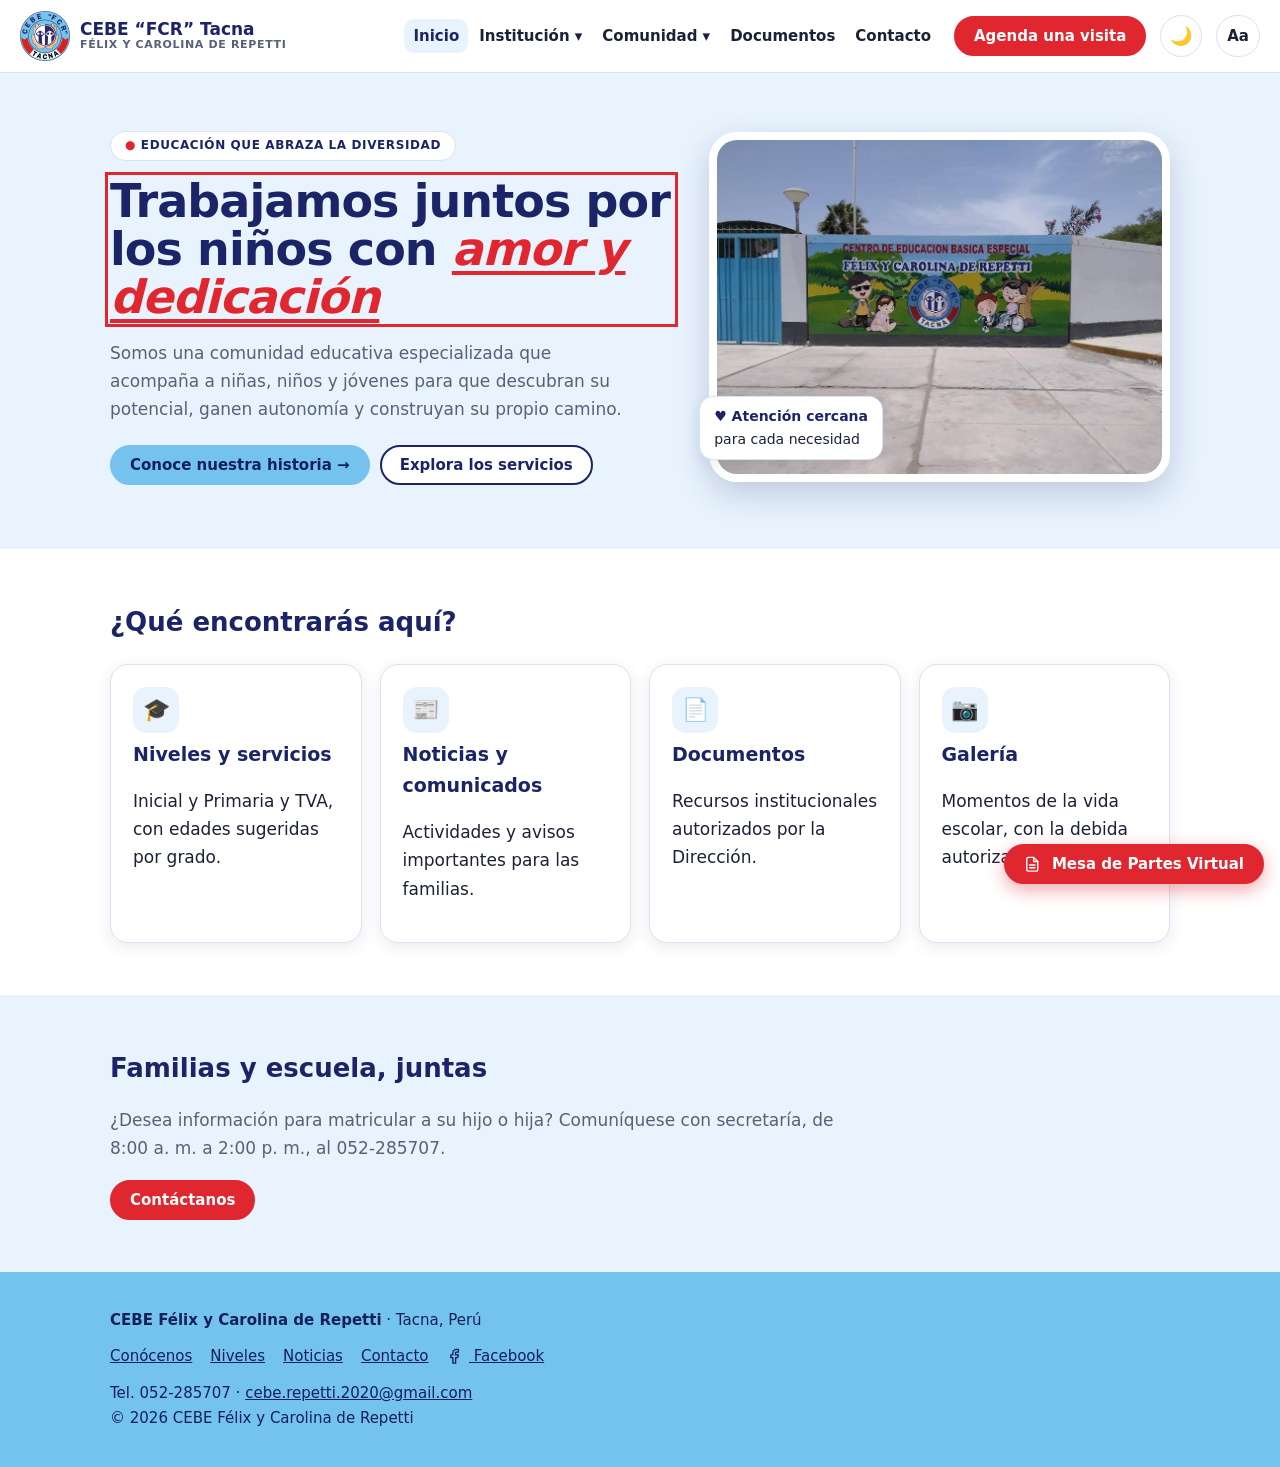
==== index.html @ 3066030b "Add files via upload" ====
<!DOCTYPE html>
<html lang="es"><head><meta charset="utf-8"><meta name="viewport" content="width=device-width, initial-scale=1, viewport-fit=cover"><title>CEBE Félix y Carolina de Repetti · Tacna</title>
<style>
:root{--brand:#74c3ee;--onbrand:#14205a;--navy:#1c2468;--red:#e0262f;--sky:#e8f3fd;--card:#fff;--text:#1b2236;--mut:#586178;--line:#d9e3f1;--r:18px;--sh:0 4px 16px rgba(28,36,104,.09);box-sizing:border-box;padding-top:env(safe-area-inset-top,0px);padding-bottom:env(safe-area-inset-bottom,0px)}
@media (prefers-color-scheme:dark){:root:not([data-theme="light"]){--navy:#a9b8ff;--red:#ff6b74;--sky:#121a2e;--card:#18223b;--text:#e8edf9;--mut:#a8b3cc;--line:#2b3858;--sh:none}}
:root[data-theme="dark"]{--navy:#a9b8ff;--red:#ff6b74;--sky:#121a2e;--card:#18223b;--text:#e8edf9;--mut:#a8b3cc;--line:#2b3858;--sh:none}
*{box-sizing:border-box}html{scroll-padding-top:90px}
body{margin:0;background:var(--card);color:var(--text);font:17px/1.65 system-ui,-apple-system,"Segoe UI",Roboto,sans-serif}
a{color:var(--navy)}:focus-visible{outline:3px solid var(--red);outline-offset:2px}
@media (prefers-reduced-motion:reduce){*{transition:none!important;scroll-behavior:auto!important}}
.w{max-width:1100px;margin:0 auto;padding:0 20px}
.top{background:var(--navy);color:#fff;text-align:center;font-size:13px;padding:6px 10px;font-weight:600}
:root:not([data-theme="light"]) .top{color:#0f1424}
header{position:sticky;top:0;z-index:30;background:var(--card);border-bottom:1px solid var(--line)}
.bar{display:flex;align-items:center;gap:14px;min-height:72px}
.brand{display:flex;align-items:center;gap:10px;text-decoration:none;color:var(--navy);font-weight:800;line-height:1.15;margin-right:auto}
.brand img{width:50px;height:50px;object-fit:contain}.brand small{display:block;font-size:11px;letter-spacing:.06em;color:var(--mut);font-weight:600}
nav>ul{display:flex;gap:2px;list-style:none;margin:0;padding:0;align-items:center}
nav a,nav button.dd{display:block;padding:8px 11px;border-radius:10px;text-decoration:none;color:var(--text);font-weight:600;font-size:15px;line-height:1.2;font-family:inherit;white-space:nowrap;background:none;border:0;cursor:pointer}
nav a:hover,nav button.dd:hover,nav a[aria-current=page]{background:var(--sky);color:var(--navy)}
li.has{position:relative}.sub{display:none;position:absolute;top:100%;left:0;min-width:210px;background:var(--card);border:1px solid var(--line);border-radius:14px;box-shadow:var(--sh);padding:6px;list-style:none;margin:0}
li.has.open .sub{display:block}
.cta{display:flex;gap:8px;align-items:center}.btn{display:inline-block;padding:9px 18px;border-radius:999px;text-decoration:none;font-weight:700;font-size:15px;line-height:1.2;font-family:inherit;white-space:nowrap;border:2px solid var(--navy);color:var(--navy);background:var(--card);cursor:pointer}
.btn.red{background:var(--red);border-color:var(--red);color:#fff}.btn.navy{background:var(--brand);border-color:var(--brand);color:var(--onbrand)}
#mb{display:none;border:1px solid var(--line);background:none;color:var(--text);border-radius:10px;padding:9px 13px;font:inherit;cursor:pointer}
@media(max-width:1240px){#mb{display:block}.cta{display:none}nav{display:none;position:absolute;left:0;right:0;top:100%;background:var(--card);border-bottom:1px solid var(--line);padding:8px 20px 16px;max-height:75vh;overflow:auto}nav.open{display:block}nav>ul{flex-direction:column;align-items:stretch}.sub{display:block;position:static;border:0;box-shadow:none;padding:0 0 0 14px}}
.view{display:none}.view.on{display:block}
.hero{background:var(--sky);padding:56px 0 64px}.hero .w{display:grid;grid-template-columns:1.1fr .9fr;gap:36px;align-items:center}
@media(max-width:800px){.hero .w{grid-template-columns:1fr}}
.pill{display:inline-block;background:var(--card);border:1px solid var(--line);border-radius:999px;padding:4px 14px;font-size:12px;font-weight:800;letter-spacing:.05em;color:var(--navy)}.pill::before{content:"● ";color:var(--red)}
h1{font-size:clamp(34px,6vw,58px);line-height:1.05;color:var(--navy);margin:16px 0;letter-spacing:-.02em}
h1 em{color:var(--red);text-decoration:underline;text-decoration-thickness:4px;text-underline-offset:6px}
.hero h1{font-size:clamp(30px,5vw,46px)}.hero p{color:var(--mut);max-width:48ch}.btns{display:flex;flex-wrap:wrap;gap:10px;margin-top:22px}
.ph{position:relative}.ph img{width:100%;border-radius:28px;border:8px solid var(--card);box-shadow:0 12px 32px rgba(28,36,104,.2);display:block}
.chip{position:absolute;left:-10px;bottom:22px;background:var(--card);border-radius:14px;box-shadow:var(--sh);padding:8px 14px;font-size:14px;border:1px solid var(--line)}.chip b{display:block;color:var(--navy)}
.pg{padding:48px 0 64px}.pg h1{font-size:clamp(30px,5vw,44px)}
h2{color:var(--navy);font-size:26px;margin:0 0 6px}.lead{color:var(--mut);max-width:70ch}
.bg{background:var(--sky)}.sec{padding:52px 0}
.grid{display:grid;grid-template-columns:repeat(auto-fit,minmax(250px,1fr));gap:18px;margin-top:20px}
.card{background:var(--card);border:1px solid var(--line);border-radius:var(--r);padding:22px;box-shadow:var(--sh)}.card h3{margin:6px 0;color:var(--navy);font-size:19px}
.pend{background:#fff4d6;color:#6b4b00;border:1px dashed #c9a13a;border-radius:6px;padding:1px 8px;font-size:14px}
.tag{display:inline-block;font-size:12px;font-weight:800;border-radius:999px;padding:2px 11px;background:var(--sky);color:var(--navy)}.tag.p{background:#fff4d6;color:#6b4b00}
.icon{width:46px;height:46px;border-radius:14px;background:var(--sky);display:grid;place-items:center;font-size:22px}
.tw{overflow-x:auto;border:1px solid var(--line);border-radius:var(--r);margin-top:18px}table{border-collapse:collapse;width:100%;min-width:560px;text-align:center}th{background:var(--brand);color:var(--onbrand)}th,td{border:1px solid var(--line);padding:10px 12px;font-size:15px}
.empty{border:2px dashed var(--line);border-radius:var(--r);padding:28px;text-align:center;color:var(--mut);margin-top:18px}
.av{border-left:6px solid var(--line)}.av.d{border-left-color:var(--red)}
.gp{aspect-ratio:4/3;border:2px dashed var(--line);border-radius:var(--r);display:grid;place-items:center;color:var(--mut);font-size:14px;text-align:center;padding:10px}
label{display:block;font-weight:700;margin:14px 0 4px}input,textarea{width:100%;padding:12px;border:1px solid var(--mut);border-radius:12px;font:inherit;background:var(--card);color:var(--text)}.er{color:var(--red);font-size:14px;min-height:18px;margin:2px 0 0}
details{border:1px solid var(--line);border-radius:12px;padding:2px 16px;margin-top:10px}summary{cursor:pointer;padding:12px 0;font-weight:700;color:var(--navy)}
.fab{position:fixed;right:16px;bottom:calc(16px + env(safe-area-inset-bottom,0px));z-index:40;box-shadow:0 6px 18px rgba(224,38,47,.4)}
footer{background:var(--brand);color:var(--onbrand);padding:36px 0;font-size:15px}footer a{color:inherit}footer ul{display:flex;flex-wrap:wrap;gap:6px 18px;list-style:none;padding:0;margin:12px 0}
#nosotros .grid{grid-template-columns:repeat(2,1fr)}@media(max-width:900px){#nosotros .grid{grid-template-columns:repeat(auto-fit,minmax(250px,1fr))}}
.nc{padding:0;background:none;margin-top:30px}.nc h2{font-size:21px}.ng{display:grid;grid-template-columns:repeat(auto-fill,minmax(260px,1fr));gap:14px;margin-top:14px}.ng img{width:100%;height:auto;aspect-ratio:16/9;object-fit:contain;background:var(--card);border-radius:12px;border:1px solid var(--line);cursor:zoom-in;display:block}.ng figcaption{font-size:14px;color:var(--mut);margin-top:6px}#lb{border:0;padding:8px;max-width:94vw;background:var(--card);border-radius:14px}#lb img{max-width:100%;max-height:78vh;display:block;margin:0 auto 8px}
#th{border:1px solid var(--line);background:var(--card);color:var(--text);border-radius:999px;width:42px;height:42px;font-size:18px;line-height:1;cursor:pointer;flex:none}#th:hover{background:var(--sky)}
#ab{border:1px solid var(--line);background:var(--card);color:var(--text);border-radius:999px;height:42px;min-width:42px;padding:0 10px;font-weight:800;font-size:15px;line-height:1;font-family:inherit;cursor:pointer;flex:none}#ab:hover{background:var(--sky)}
#ap{position:absolute;right:20px;top:100%;margin-top:6px;width:min(300px,calc(100vw - 40px));background:var(--card);border:1px solid var(--line);border-radius:16px;box-shadow:0 8px 24px rgba(0,0,0,.2);padding:16px;z-index:60}#ap[hidden]{display:none}.apt{margin:0 0 8px;font-weight:800;color:var(--navy)}.apl{margin:8px 0 4px;font-size:15px}.apr{display:flex;gap:8px;flex-wrap:wrap}
:root[data-hc="1"]{--text:#000;--mut:#000;--line:#000;--navy:#00008b;--red:#a30010;--sky:#fff;--card:#fff;--brand:#00008b;--onbrand:#fff;--sh:none}[data-hc="1"] a{text-decoration:underline}[data-hc="1"] .card,[data-hc="1"] details,[data-hc="1"] .tw{border:2px solid #000}[data-hc="1"] .hero,[data-hc="1"] .bg,[data-hc="1"] .alt{background:#fff}[data-hc="1"] :focus-visible{outline:4px solid #a30010}
header .w{max-width:1320px}.brand{flex:none}.brand span{white-space:nowrap}header nav a,header nav button.dd{padding:8px 9px}
body{overflow-x:clip}@media(max-width:560px){.brand span{display:none}.bar{gap:10px}}
.i{width:1.1em;height:1.1em;vertical-align:-.2em;stroke:currentColor;fill:none;stroke-width:2;stroke-linecap:round;stroke-linejoin:round;margin-right:6px;flex:none}.ci{list-style:none;padding:0;margin:10px 0}.ci li{margin:10px 0}#dirbox tbody tr:nth-child(even){background:var(--sky)}#dirbox tbody tr:hover{background:var(--sky);box-shadow:inset 3px 0 0 var(--red)}
.skip{position:absolute;left:-999px}.skip:focus{left:8px;top:8px;background:#fff;color:#000;padding:8px;z-index:99}
</style></head><body>
<a class="skip" href="#main">Saltar al contenido</a>
<header><div class="w bar">
<a class="brand" href="#inicio"><img src="[data-uri]" alt="Logotipo del CEBE FCR Tacna" width="50" height="50"><span>CEBE “FCR” Tacna<small>FÉLIX Y CAROLINA DE REPETTI</small></span></a>
<button id="mb" aria-expanded="false" aria-controls="nav">Menú</button>
<nav id="nav" aria-label="Principal"><ul>
<li><a href="#inicio">Inicio</a></li>
<li class="has"><button class="dd" aria-haspopup="true">Institución ▾</button><ul class="sub"><li><a href="#nosotros">Conócenos</a></li><li><a href="#direccion">Dirección</a></li><li><a href="#directorio">Directorio y organigrama</a></li><li><a href="#equipo">Equipo interdisciplinario</a></li><li><a href="#funciones">Personal y funciones</a></li><li><a href="#convivencia">Normas de convivencia</a></li><li><a href="#niveles">Niveles y servicios</a></li></ul></li>
<li class="has"><button class="dd" aria-haspopup="true">Comunidad ▾</button><ul class="sub"><li><a href="#noticias">Noticias</a></li><li><a href="#avisos">Comunicados</a></li><li><a href="#galeria">Galería</a></li><li><a href="#mural">Periódico mural</a></li><li><a href="#preguntas">Preguntas frecuentes</a></li></ul></li>
<li><a href="#documentos">Documentos</a></li><li><a href="#contacto">Contacto</a></li>
</ul></nav>
<div class="cta"><a class="btn red" href="#contacto">Agenda una visita</a></div><button id="th" type="button" aria-label="Cambiar a modo oscuro" title="Modo claro u oscuro">🌙</button><button id="ab" type="button" aria-expanded="false" aria-controls="ap" aria-label="Opciones de accesibilidad" title="Accesibilidad">Aa</button>
</div><div id="ap" hidden role="group" aria-label="Opciones de accesibilidad"><p class="apt">Accesibilidad</p><p class="apl">Tamaño del texto: <strong id="zs">Normal</strong></p><div class="apr"><button type="button" class="btn" id="zm" aria-label="Reducir texto">A−</button><button type="button" class="btn" id="zp" aria-label="Aumentar texto">A+</button></div><p class="apl">Alto contraste: <strong id="hcs">Desactivado</strong></p><div class="apr"><button type="button" class="btn" id="hc" aria-pressed="false">Alto contraste</button></div><div class="apr" style="margin-top:10px"><button type="button" class="btn" id="rs">Restablecer</button></div></div></header>
<a class="btn red fab" href="#mesa"><svg class="i" viewBox="0 0 24 24" aria-hidden="true" focusable="false"><path d="M14 2H6a2 2 0 0 0-2 2v16a2 2 0 0 0 2 2h12a2 2 0 0 0 2-2V8z"/><polyline points="14 2 14 8 20 8"/><line x1="16" y1="13" x2="8" y2="13"/><line x1="16" y1="17" x2="8" y2="17"/></svg> Mesa de Partes Virtual</a>
<main id="main">

<div class="view" id="inicio"><div class="hero"><div class="w"><div>
<span class="pill">EDUCACIÓN QUE ABRAZA LA DIVERSIDAD</span>
<h1 tabindex="-1">Trabajamos juntos por los niños con <em>amor y dedicación</em></h1>
<p>Somos una comunidad educativa especializada que acompaña a niñas, niños y jóvenes para que descubran su potencial, ganen autonomía y construyan su propio camino.</p>
<div class="btns"><a class="btn navy" href="#nosotros">Conoce nuestra historia →</a><a class="btn" href="#niveles">Explora los servicios</a></div></div>
<div class="ph"><img src="[data-uri]" alt="Mural de la entrada del CEBE con niños y niñas ilustrados y el logotipo institucional"><div class="chip"><b>♥ Atención cercana</b>para cada necesidad</div></div></div></div>
<div class="sec"><div class="w"><h2>¿Qué encontrarás aquí?</h2><div class="grid">
<a class="card" style="text-decoration:none;color:inherit" href="#niveles"><div class="icon">🎓</div><h3>Niveles y servicios</h3><p>Inicial y Primaria y TVA, con edades sugeridas por grado.</p></a>
<a class="card" style="text-decoration:none;color:inherit" href="#noticias"><div class="icon">📰</div><h3>Noticias y comunicados</h3><p>Actividades y avisos importantes para las familias.</p></a>
<a class="card" style="text-decoration:none;color:inherit" href="#documentos"><div class="icon">📄</div><h3>Documentos</h3><p>Recursos institucionales autorizados por la Dirección.</p></a>
<a class="card" style="text-decoration:none;color:inherit" href="#galeria"><div class="icon">📷</div><h3>Galería</h3><p>Momentos de la vida escolar, con la debida autorización.</p></a></div></div></div>
<div class="sec bg"><div class="w"><h2>Familias y escuela, juntas</h2><p class="lead">¿Desea información para matricular a su hijo o hija? Comuníquese con secretaría, de 8:00 a. m. a 2:00 p. m., al 052-285707.</p><a class="btn red" href="#contacto">Contáctanos</a></div></div></div>

<div class="view" id="nosotros"><div class="w pg"><h1 tabindex="-1">Conócenos</h1><p class="lead"></p>
<div class="grid"><div class="card"><h3>Presentación</h3><p>El CEBE ofrece servicios de la modalidad de Educación Básica Especial a estudiantes que requieren apoyos educativos especializados. Su labor comprende el desarrollo de capacidades, la atención de las necesidades individuales de aprendizaje y el acompañamiento educativo, en coordinación con las familias y los profesionales de la institución.</p></div>
<div class="card"><h3>Reseña histórica</h3><p>Fue creado mediante la Resolución Suprema N° 1404, emitida el 25 de noviembre de 1966, con el objetivo de brindar asistencia educativa especializada a niñas, niños y jóvenes con discapacidad severa, multidiscapacidad o condiciones como retardo mental y problemas de psicomotricidad.</p></div>
<div class="card"><h3>Misión</h3><p>“Lograr que todas y todos los estudiantes con discapacidad severa y multidiscapacidad en los niveles de Inicial y primaria del CEBE “Félix y Carolina de Repetti”, así como estudiantes incluidos en todos los niveles y modalidades del Sistema educativo, culminen la escolaridad y el desarrollo de sus habilidades funcionales, comunicativas, sociales y habilidades básicas para su desarrollo integral en espacios seguros, acogedores de sana convivencia y libres de violencia, para su inclusión familiar, social, laboral y escolar”</p></div><div class="card"><h3>Visión</h3><p>“Al 2027 nuestra Institución “Félix y Carolina de Repetti” será reconocida como el Centro que contribuye a que todos nuestros estudiantes con discapacidad severa y multidiscapacidad, desarrollen sus habilidades desde la primera infancia y logren su inclusión familiar, social, laboral y escolar dentro de una familia comprometida que practiquen valores y respeten sus derechos y contribuyan al desarrollo de Tacna en concordancia con el perfil de egreso del CNEB”</p></div>
<div class="card"><h3>Datos generales</h3><p>Modalidad: Educación Básica Especial<br>Aniversario institucional: 25 de noviembre<br>Código de local escolar: 488388<br>Código modular, nivel Inicial: 1738467<br>Código modular, nivel Primaria: 0309161<br>Código modular, PRITE: 1801489<br>Ubicación: departamento y provincia de Tacna, distrito de Pocollay.<br>Sede: Av. Industrial S/N y calle Carolina Repetti S/N.</p></div></div></div></div>

<div class="view" id="direccion"><div class="w pg"><h1 tabindex="-1">Dirección</h1>
<div class="card" style="display:grid;grid-template-columns:150px 1fr;gap:22px;align-items:start;margin-top:20px"><div class="gp" style="aspect-ratio:1">Foto autorizada</div><div><h3>Mg. Patricia Roxana Bravo Cornejo</h3><p>Directora</p><p>Correo institucional: <a href="mailto:cebe.repetti.2020@gmail.com">cebe.repetti.2020@gmail.com</a></p></div></div>
<h2 style="margin-top:34px">Equipo y servicios de apoyo</h2><div class="grid"><div class="card"><h3>Equipo SAANEE</h3><p>7 docentes. Coordinadora: Wilma Esther Maquera Tapia.</p></div><div class="card"><h3>Psicología</h3><p>2 profesionales.</p></div><div class="card"><h3>Trabajo social</h3><p>1 profesional.</p></div><div class="card"><h3>Terapia física</h3><p>1 profesional.</p></div></div><p class="lead" style="margin-top:16px">Consulta los nombres en el <a href="#directorio">directorio</a> y conoce el <a href="#equipo">equipo interdisciplinario</a>.</p></div></div>

<div class="view" id="directorio"><div class="w pg"><h1 tabindex="-1">Directorio y organigrama</h1><p class="lead">Personal del CEBE.</p>
<h2>Organigrama</h2><div class="grid"><div class="card"><h3>Dirección</h3><p>Directora: Mg. Patricia Roxana Bravo Cornejo</p></div><div class="card"><h3>Órganos y equipos</h3><p>CONEI, Comité Pedagógico, Equipo SAANEE, APAFA y tres comités de gestión: condiciones operativas, pedagógica y del bienestar.</p></div><div class="card"><h3>Organización</h3><p>Docentes de aula: 19<br>Inicial: 3 secciones<br>Primaria: 15 secciones<br>Auxiliares de educación: 9<br>Personal administrativo: 10<br>Estudiantes: 136</p></div></div>
<div id="dirbox"></div></div></div>

<div class="view" id="convivencia"><div class="w pg"><h1 tabindex="-1">Normas de convivencia</h1><p class="lead">Las ocho normas que practicamos en el CEBE, con ilustraciones de cada una. Toca una imagen para verla más grande.</p>
<section class="nc"><h2>1. Asistimos con puntualidad y respetamos los horarios.</h2><div class="ng">
<figure style="margin:0"><img data-zoom tabindex="0" role="button" loading="lazy" src="[data-uri]" alt="Nos preparamos a tiempo. Dos escenas: un despertador junto a la cama con la mochila lista, y una familia lista para salir"><figcaption>Nos preparamos a tiempo</figcaption></figure>
<figure style="margin:0"><img data-zoom tabindex="0" role="button" loading="lazy" src="[data-uri]" alt="Caminamos con papá y mamá. Una mamá, un papá y dos niños con uniforme caminan de la mano por la vereda"><figcaption>Caminamos con papá y mamá</figcaption></figure>
<figure style="margin:0"><img data-zoom tabindex="0" role="button" loading="lazy" src="[data-uri]" alt="Llegamos puntuales. Una mamá y tres niños llegan a la puerta del CEBE, donde los recibe una auxiliar bajo un reloj"><figcaption>Llegamos puntuales</figcaption></figure>
<figure style="margin:0"><img data-zoom tabindex="0" role="button" loading="lazy" src="[data-uri]" alt="Respetamos los horarios. Una familia saluda a dos niños que entran al aula, donde los recibe la auxiliar"><figcaption>Respetamos los horarios</figcaption></figure>
</div></section>
<section class="nc"><h2>2. Nos tratamos con respeto y cordialidad.</h2><div class="ng">
<figure style="margin:0"><img data-zoom tabindex="0" role="button" loading="lazy" src="[data-uri]" alt="Nos tratamos con respeto y cordialidad. Tres escenas: un grupo unido, una persona que escucha a otra y dos personas que se saludan con un apretón de manos"><figcaption>Nos tratamos con respeto y cordialidad</figcaption></figure>
</div></section>
<section class="nc"><h2>3. Mantenemos una comunicación asertiva.</h2><div class="ng">
<figure style="margin:0"><img data-zoom tabindex="0" role="button" loading="lazy" src="[data-uri]" alt="Escuchamos y pensamos antes de responder. Un niño escucha a una adulta mayor; dos personas piensan antes de responder"><figcaption>Escuchamos y pensamos antes de responder</figcaption></figure>
<figure style="margin:0"><img data-zoom tabindex="0" role="button" loading="lazy" src="[data-uri]" alt="Hablamos con respeto y claridad. Cuatro personas conversan con respeto y claridad"><figcaption>Hablamos con respeto y claridad</figcaption></figure>
</div></section>
<section class="nc"><h2>4. Cuidamos la imagen institucional.</h2><div class="ng">
<figure style="margin:0"><img data-zoom tabindex="0" role="button" loading="lazy" src="[data-uri]" alt="Sonrientes, entorno limpio y buena presentación personal. Estudiantes sonrientes con uniforme y personal del CEBE tomado de la mano"><figcaption>Sonrientes, entorno limpio y buena presentación personal</figcaption></figure>
<figure style="margin:0"><img data-zoom tabindex="0" role="button" loading="lazy" src="[data-uri]" alt="Todos somos repetianos, todos cuidamos nuestra imagen. Estudiantes, docentes y personal frente a la fachada del CEBE FCR"><figcaption>Todos somos repetianos, todos cuidamos nuestra imagen</figcaption></figure>
</div></section>
<section class="nc"><h2>5. Regulamos el uso del celular.</h2><div class="ng">
<figure style="margin:0"><img data-zoom tabindex="0" role="button" loading="lazy" src="[data-uri]" alt="Ingreso y uso permitido. Una persona ingresa con el celular guardado; un estudiante usa el celular con apoyo de su docente para leer un material"><figcaption>Ingreso y uso permitido</figcaption></figure>
<figure style="margin:0"><img data-zoom tabindex="0" role="button" loading="lazy" src="[data-uri]" alt="El respeto a los demás. No se usa el celular en lugar de hacer la tarea, y las llamadas se atienden fuera del aula"><figcaption>El respeto a los demás</figcaption></figure>
</div></section>
<section class="nc"><h2>6. Participamos con respeto, tolerancia y compromiso en todas las reuniones, sean presenciales o virtuales.</h2><div class="ng">
<figure style="margin:0"><img data-zoom tabindex="0" role="button" loading="lazy" src="[data-uri]" alt="El compromiso: asistencia y puntualidad. Una familia y un docente llegan a una reunión a las 9:00 a. m."><figcaption>El compromiso: asistencia y puntualidad</figcaption></figure>
<figure style="margin:0"><img data-zoom tabindex="0" role="button" loading="lazy" src="[data-uri]" alt="El respeto: pedir la palabra y escuchar. Un grupo en círculo; una persona levanta la mano para hablar y otra escucha"><figcaption>El respeto: pedir la palabra y escuchar</figcaption></figure>
<figure style="margin:0"><img data-zoom tabindex="0" role="button" loading="lazy" src="[data-uri]" alt="La participación activa: trabajo en equipo. Un grupo arma un rompecabezas con las palabras respeto, tolerancia y compromiso"><figcaption>La participación activa: trabajo en equipo</figcaption></figure>
</div></section>
<section class="nc"><h2>7. Somos respetuosos, empáticos y solidarios con todos los miembros de la comunidad educativa.</h2><div class="ng">
<figure style="margin:0"><img data-zoom tabindex="0" role="button" loading="lazy" src="[data-uri]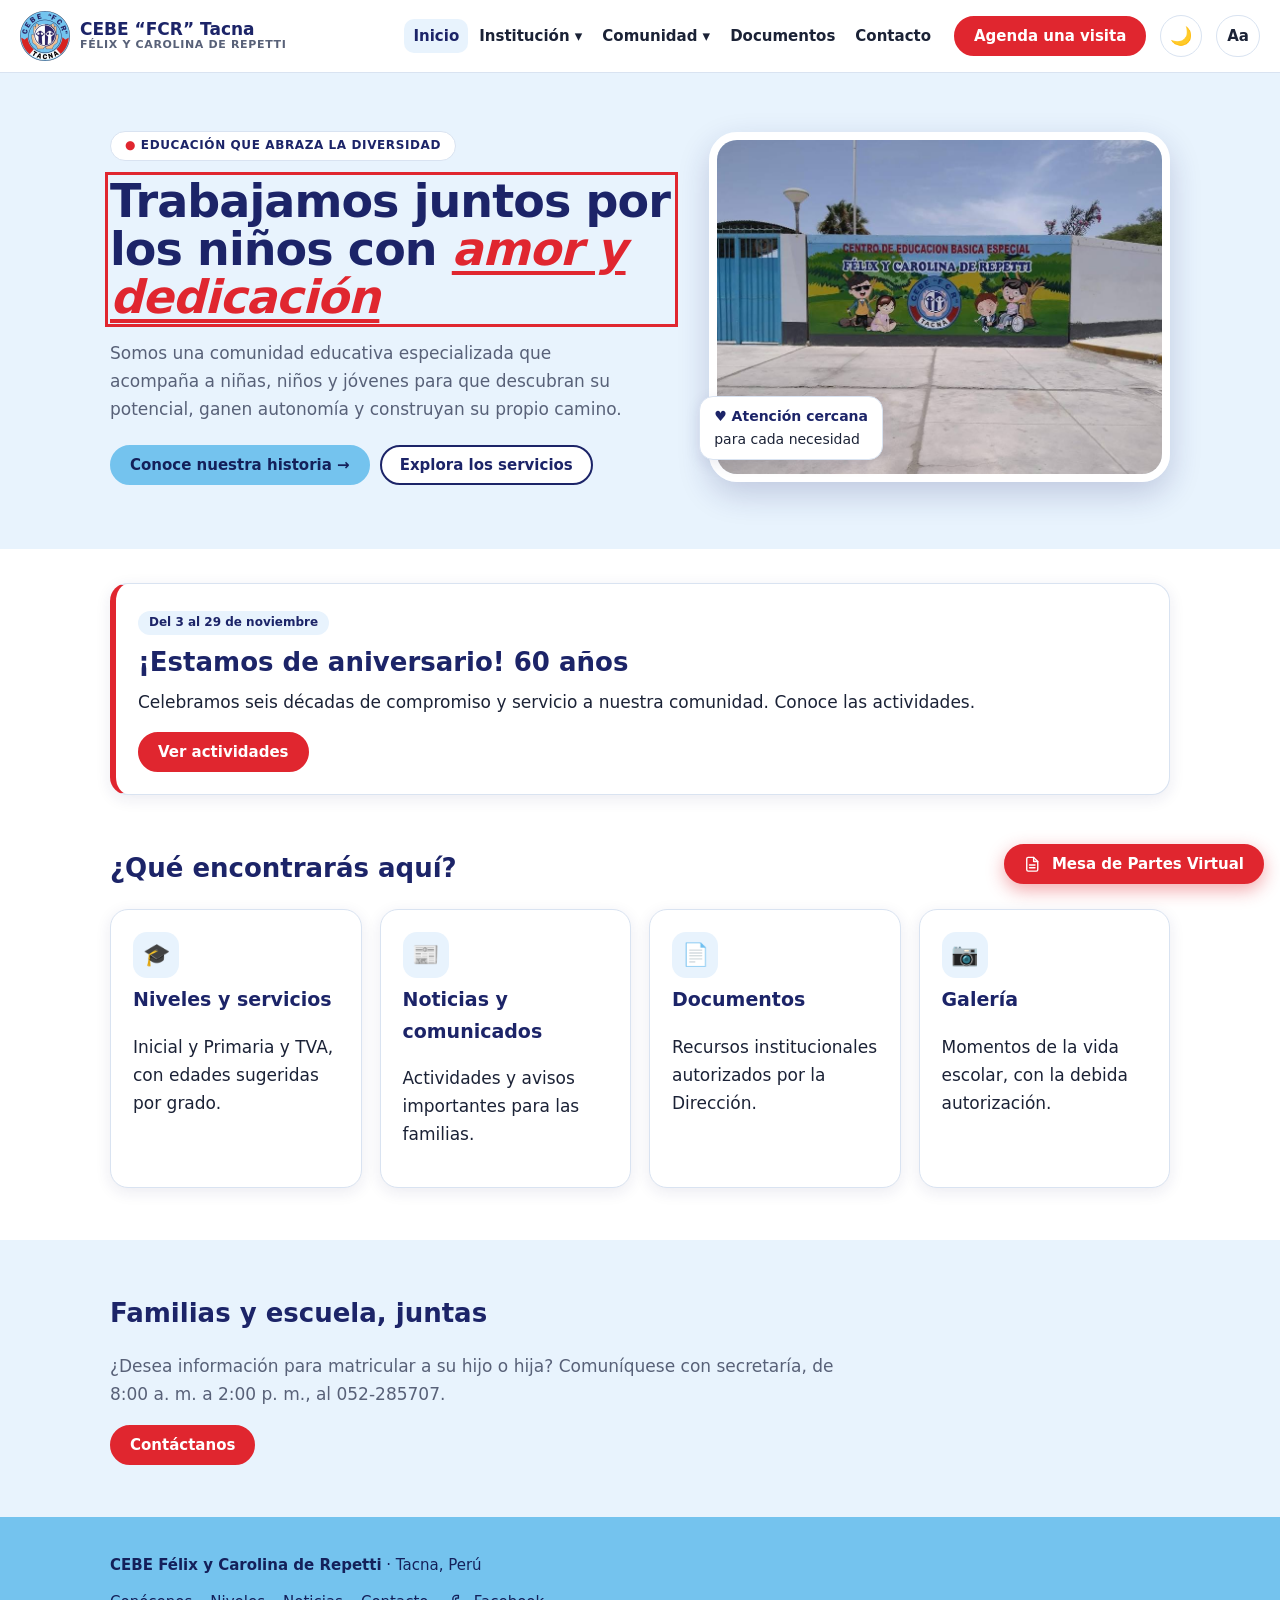
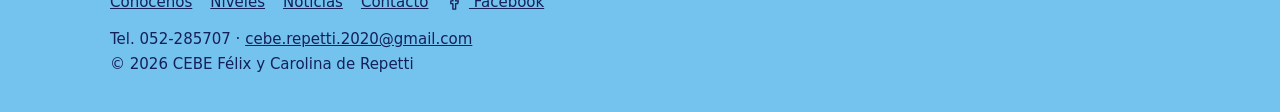
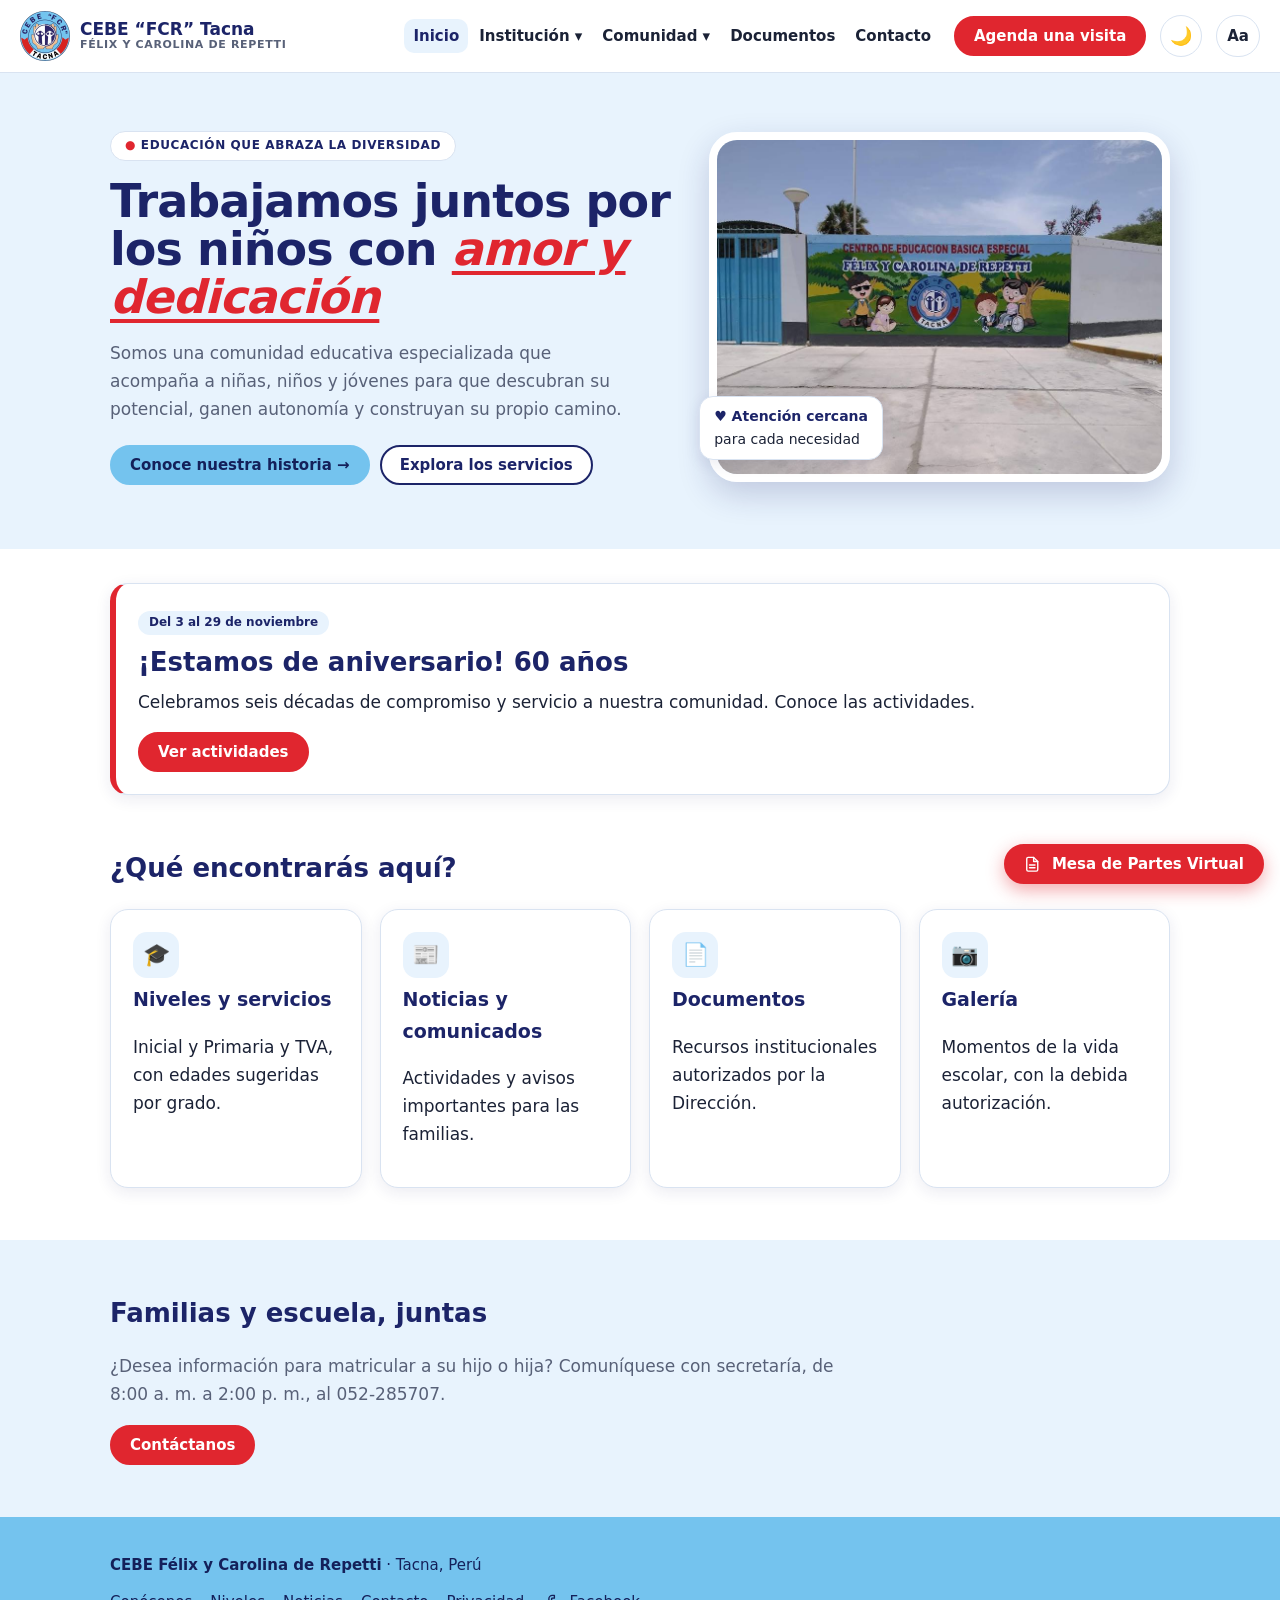
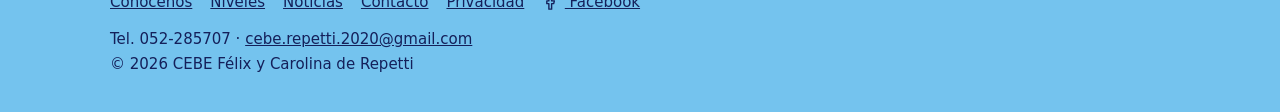
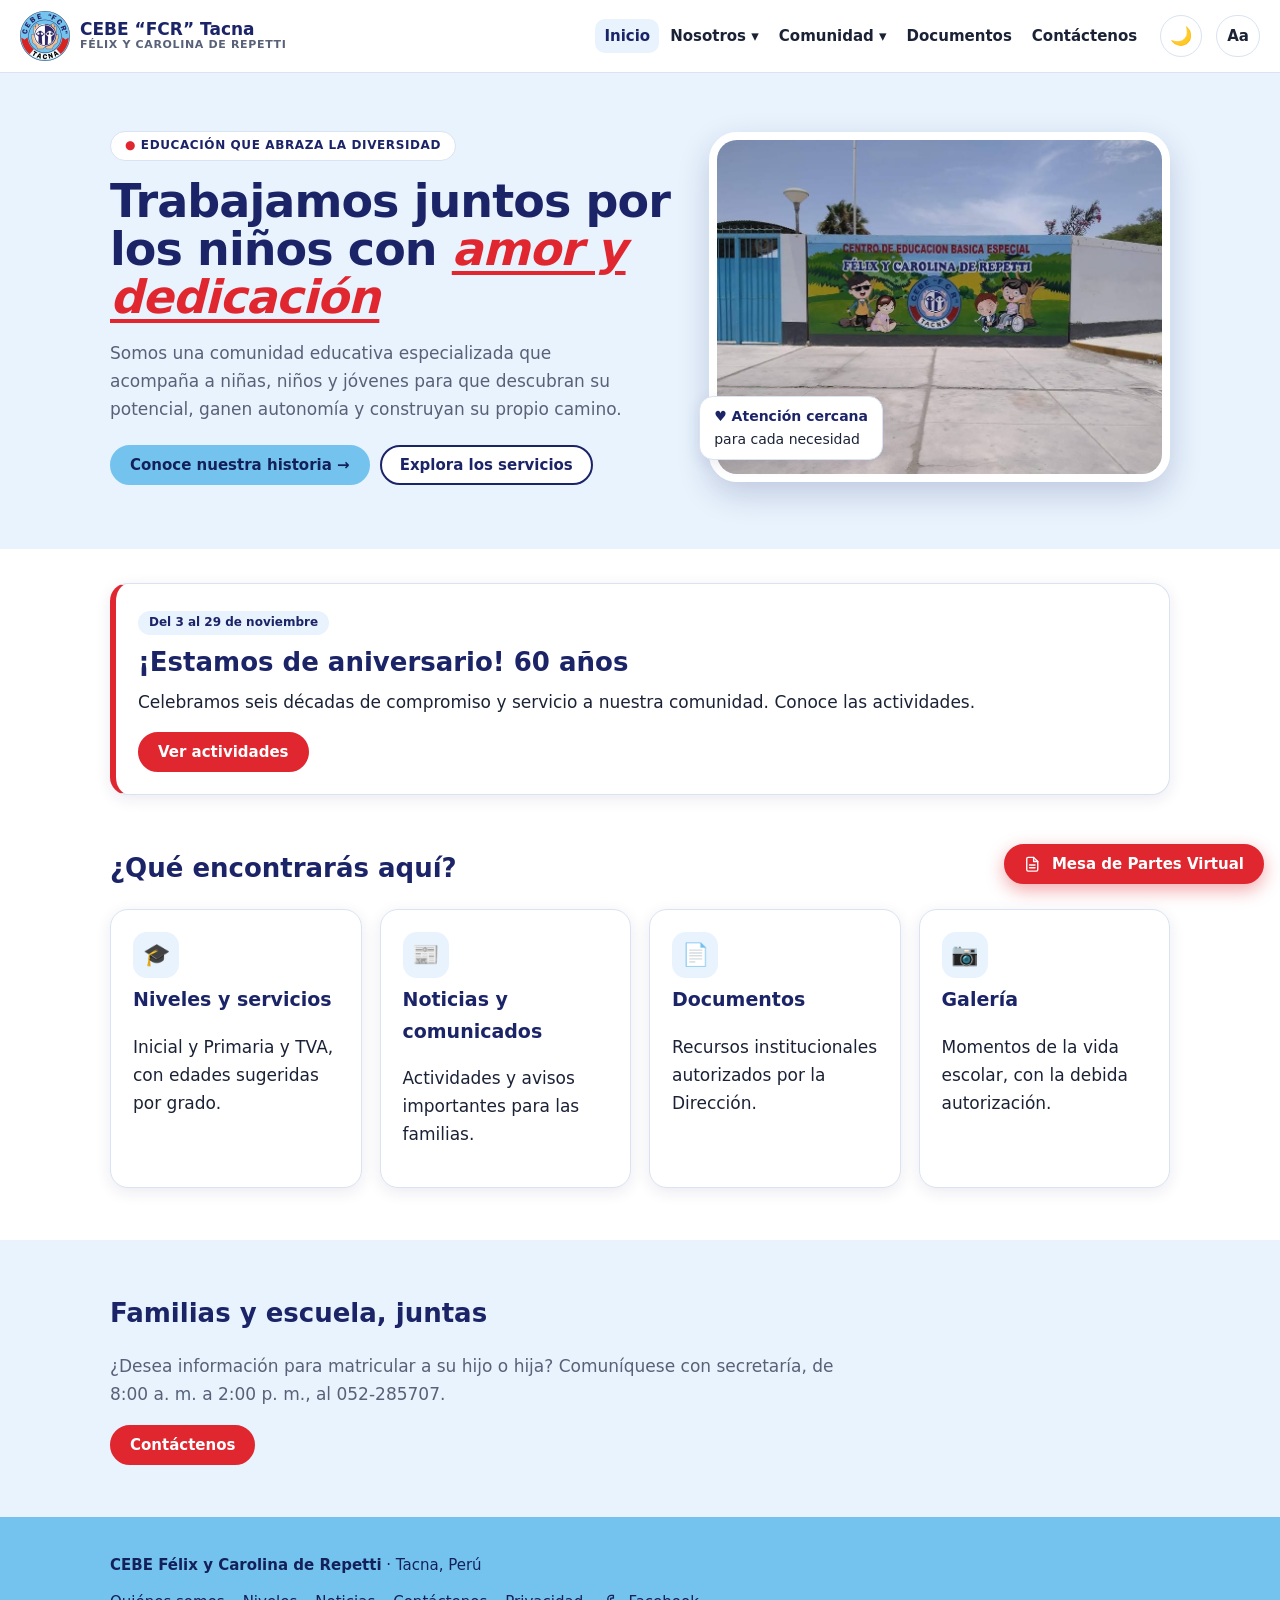
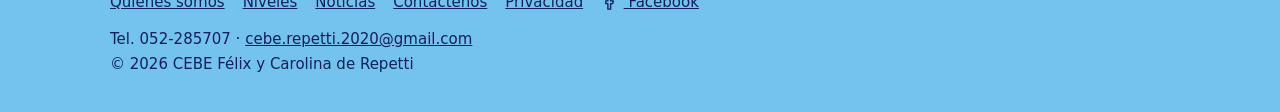
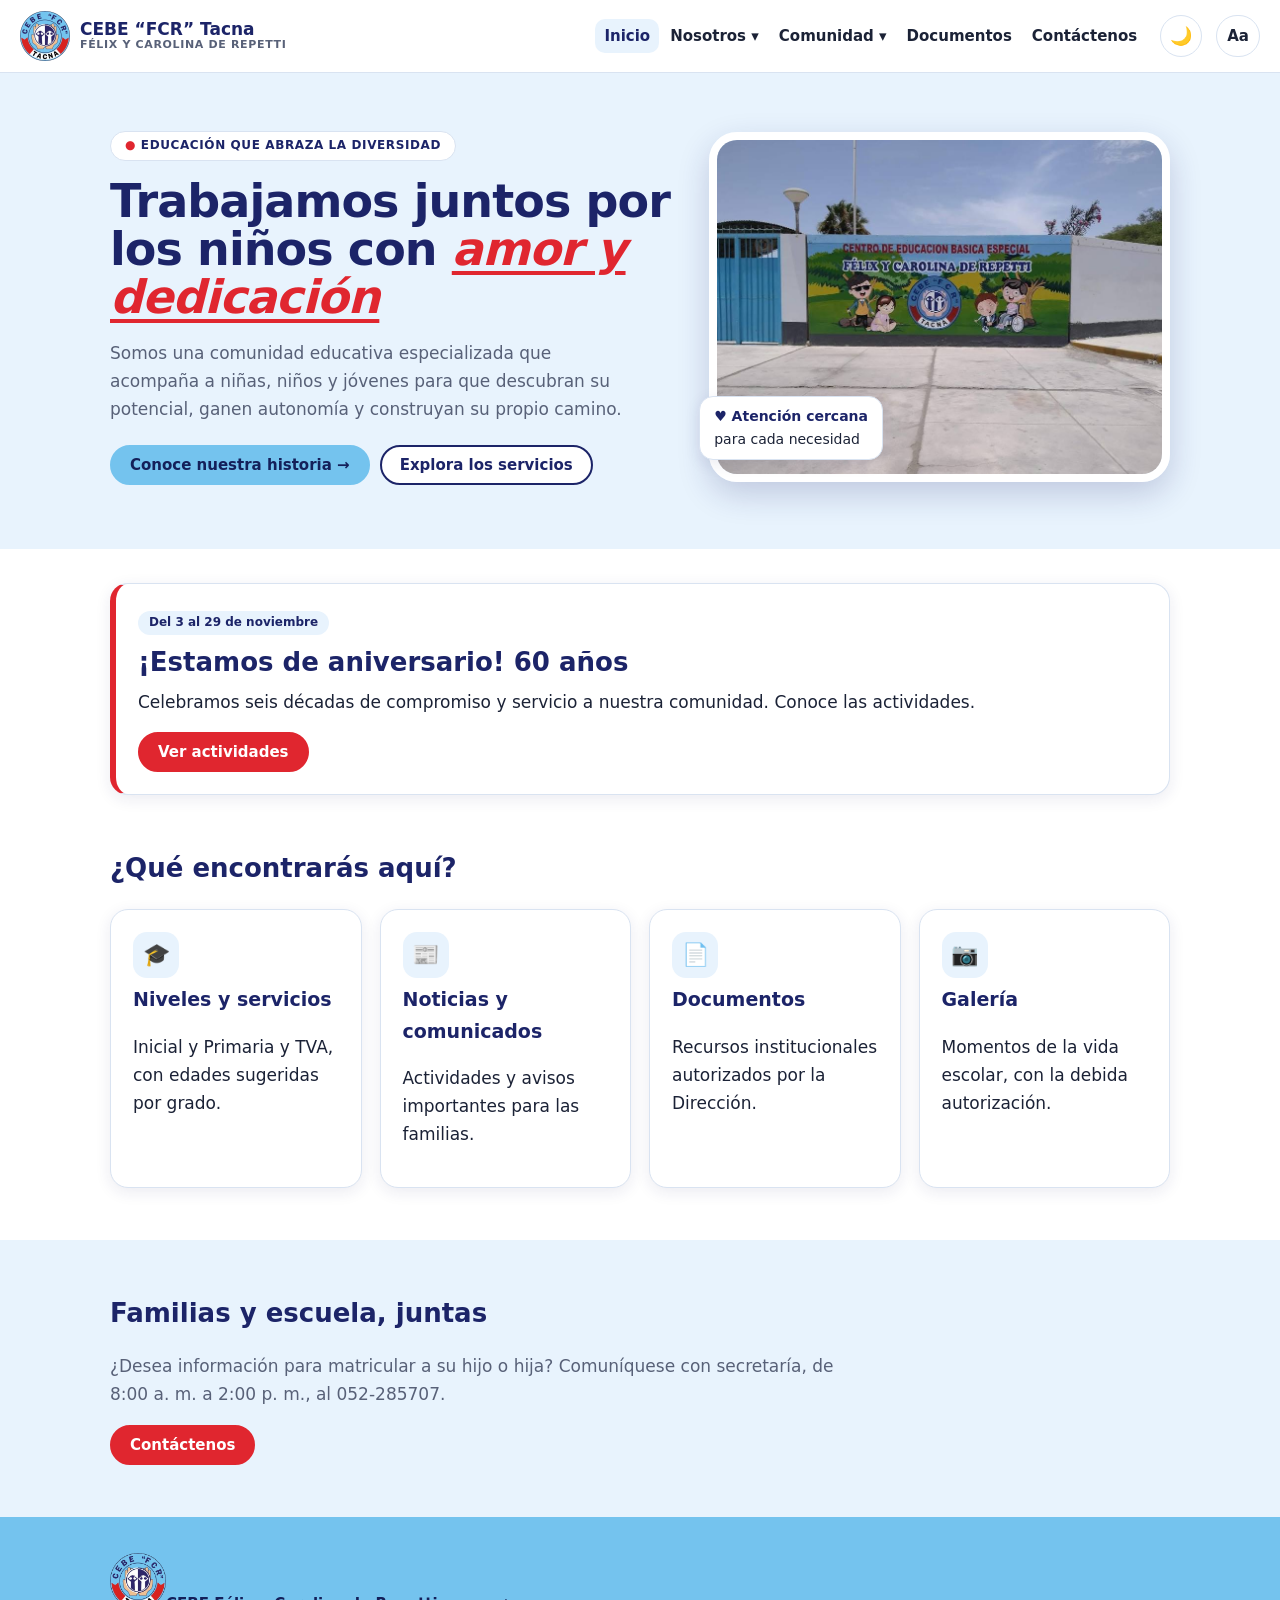
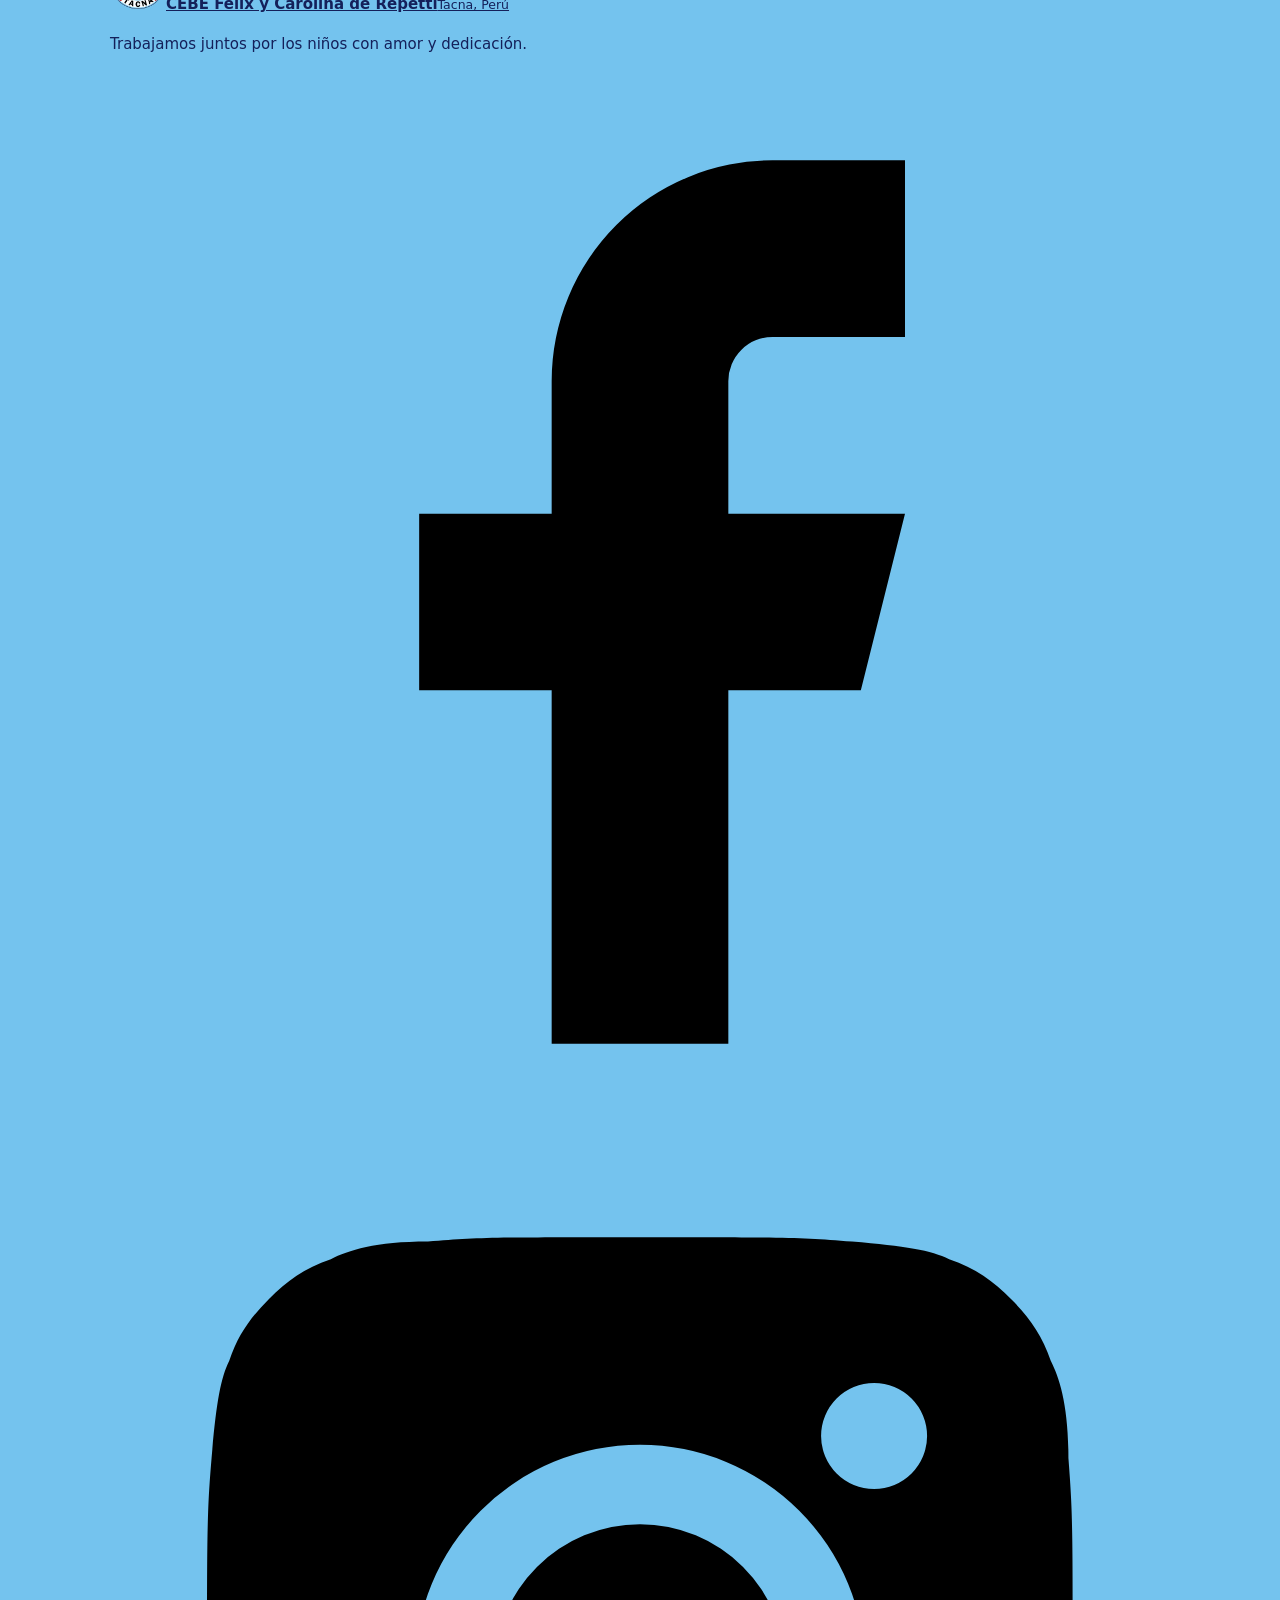
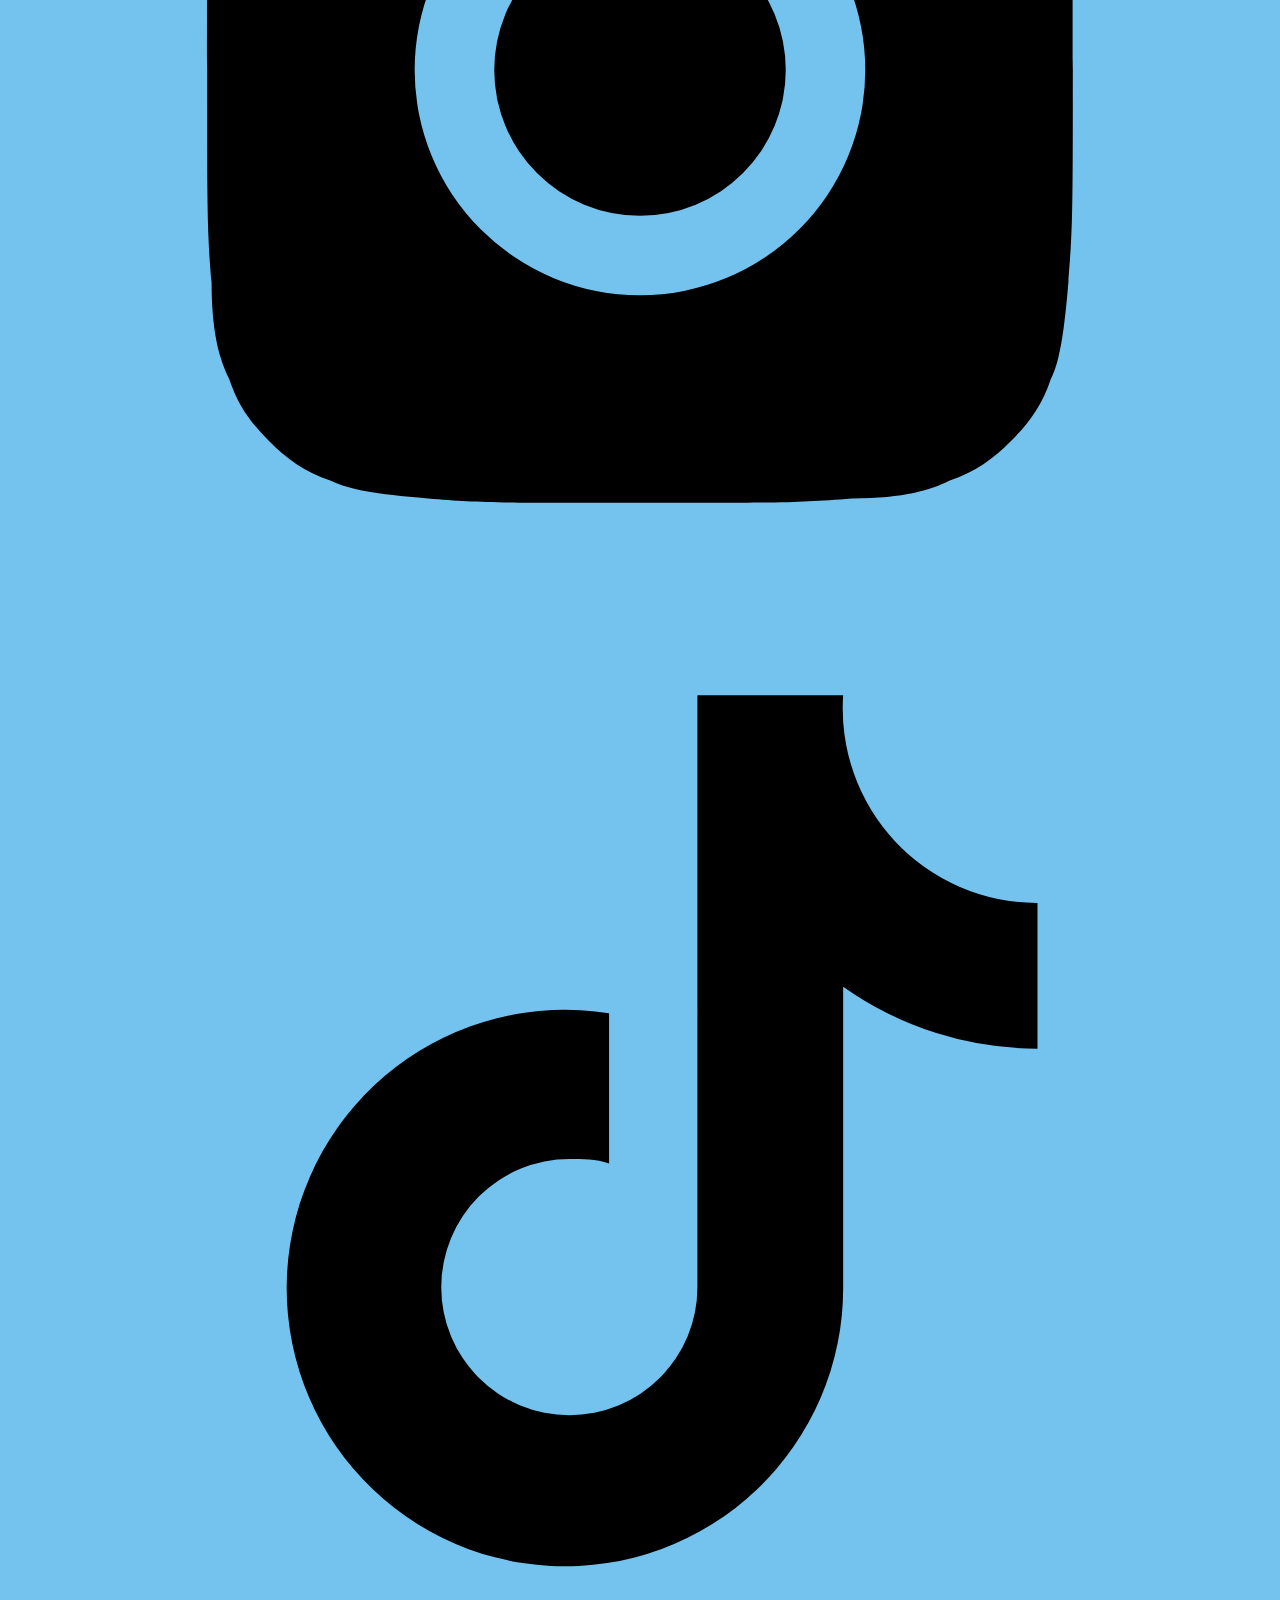
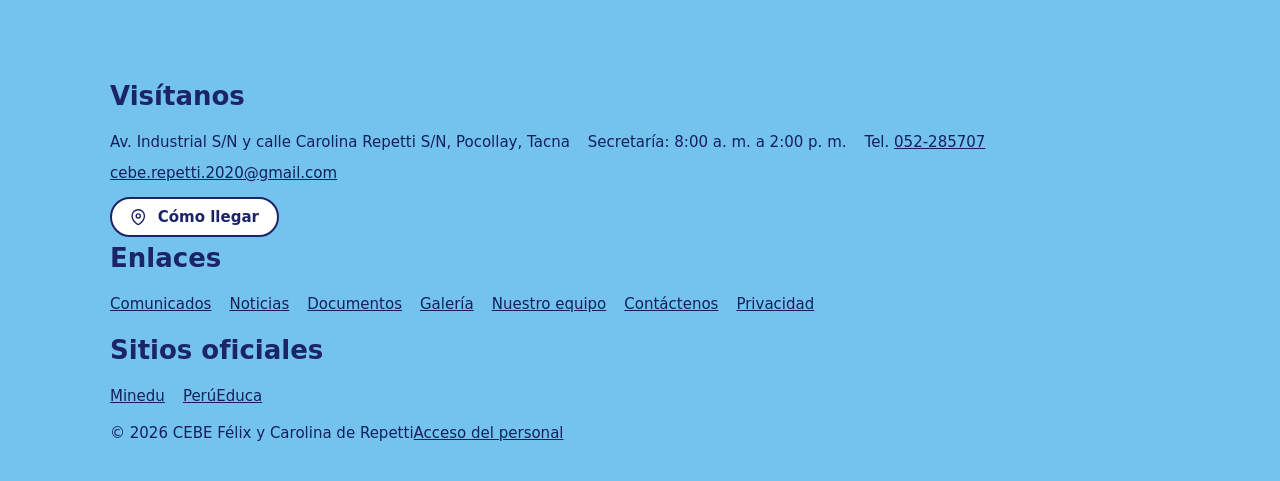
